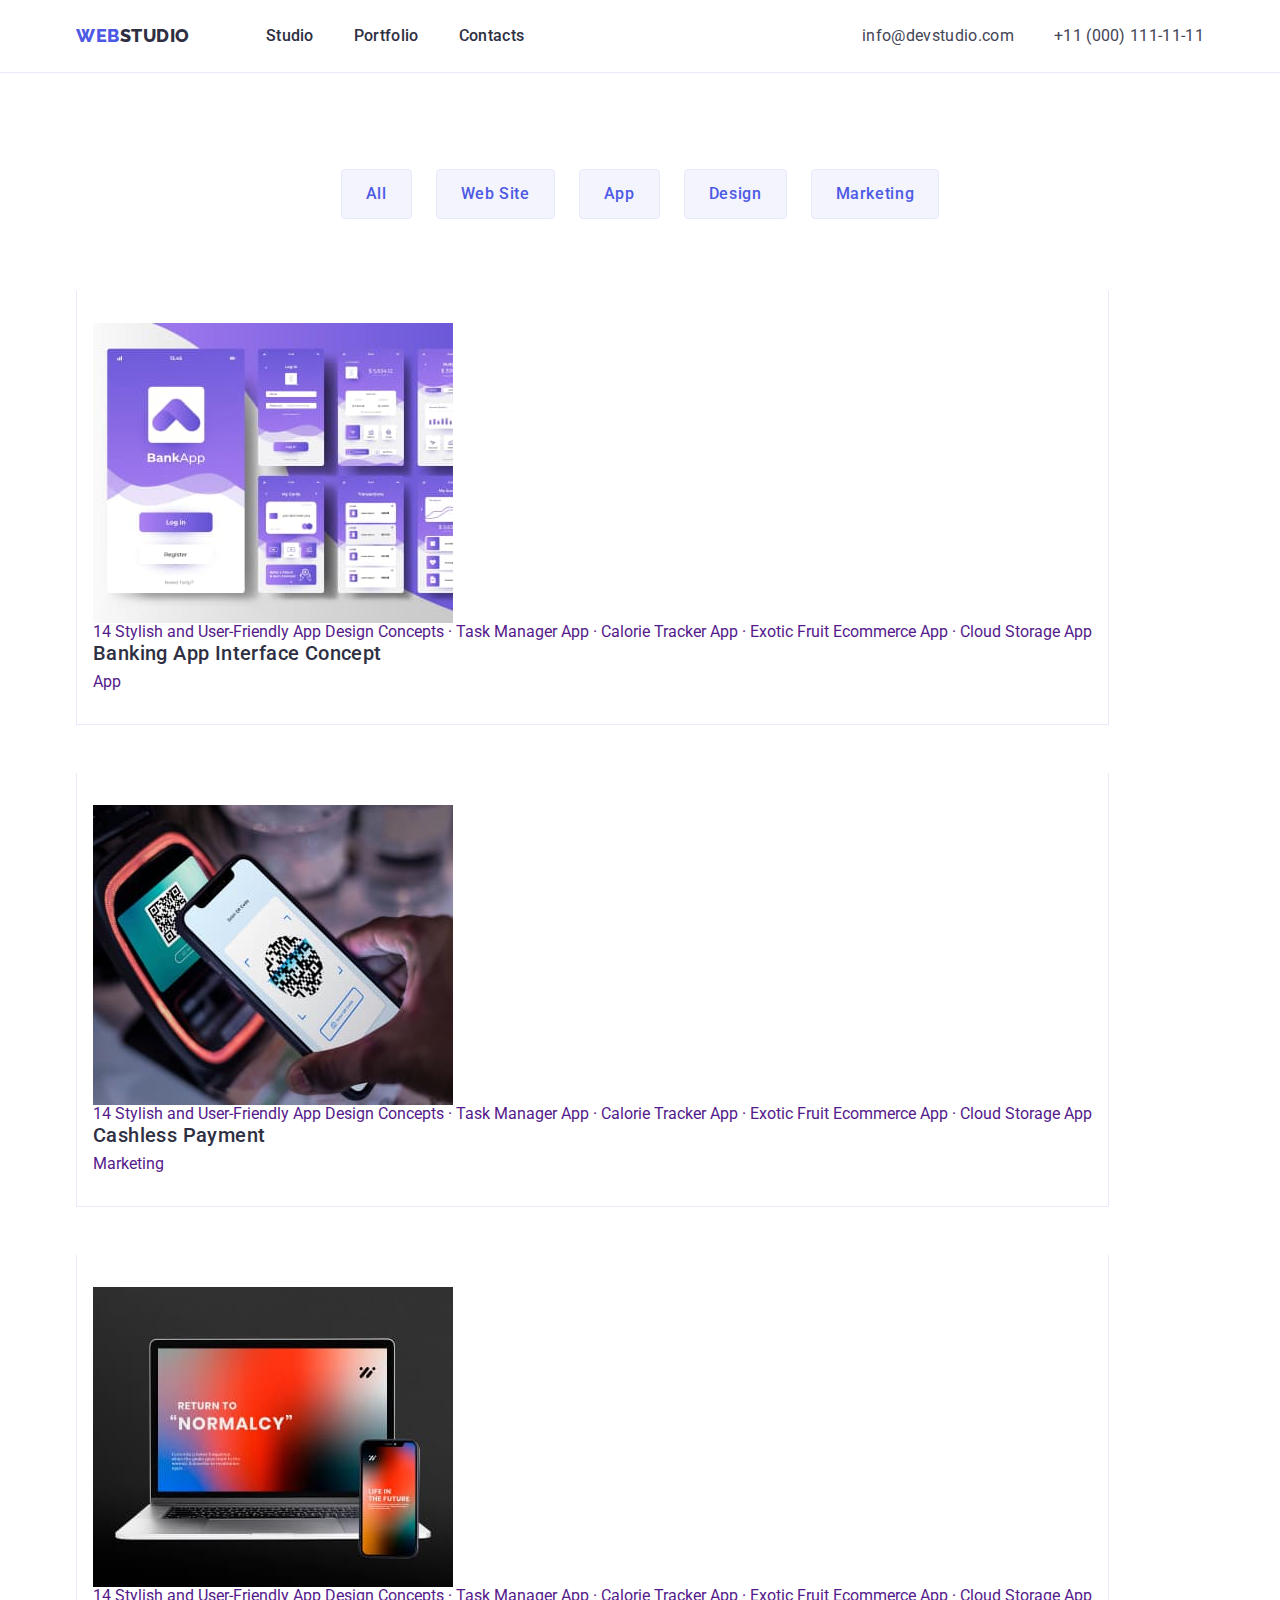
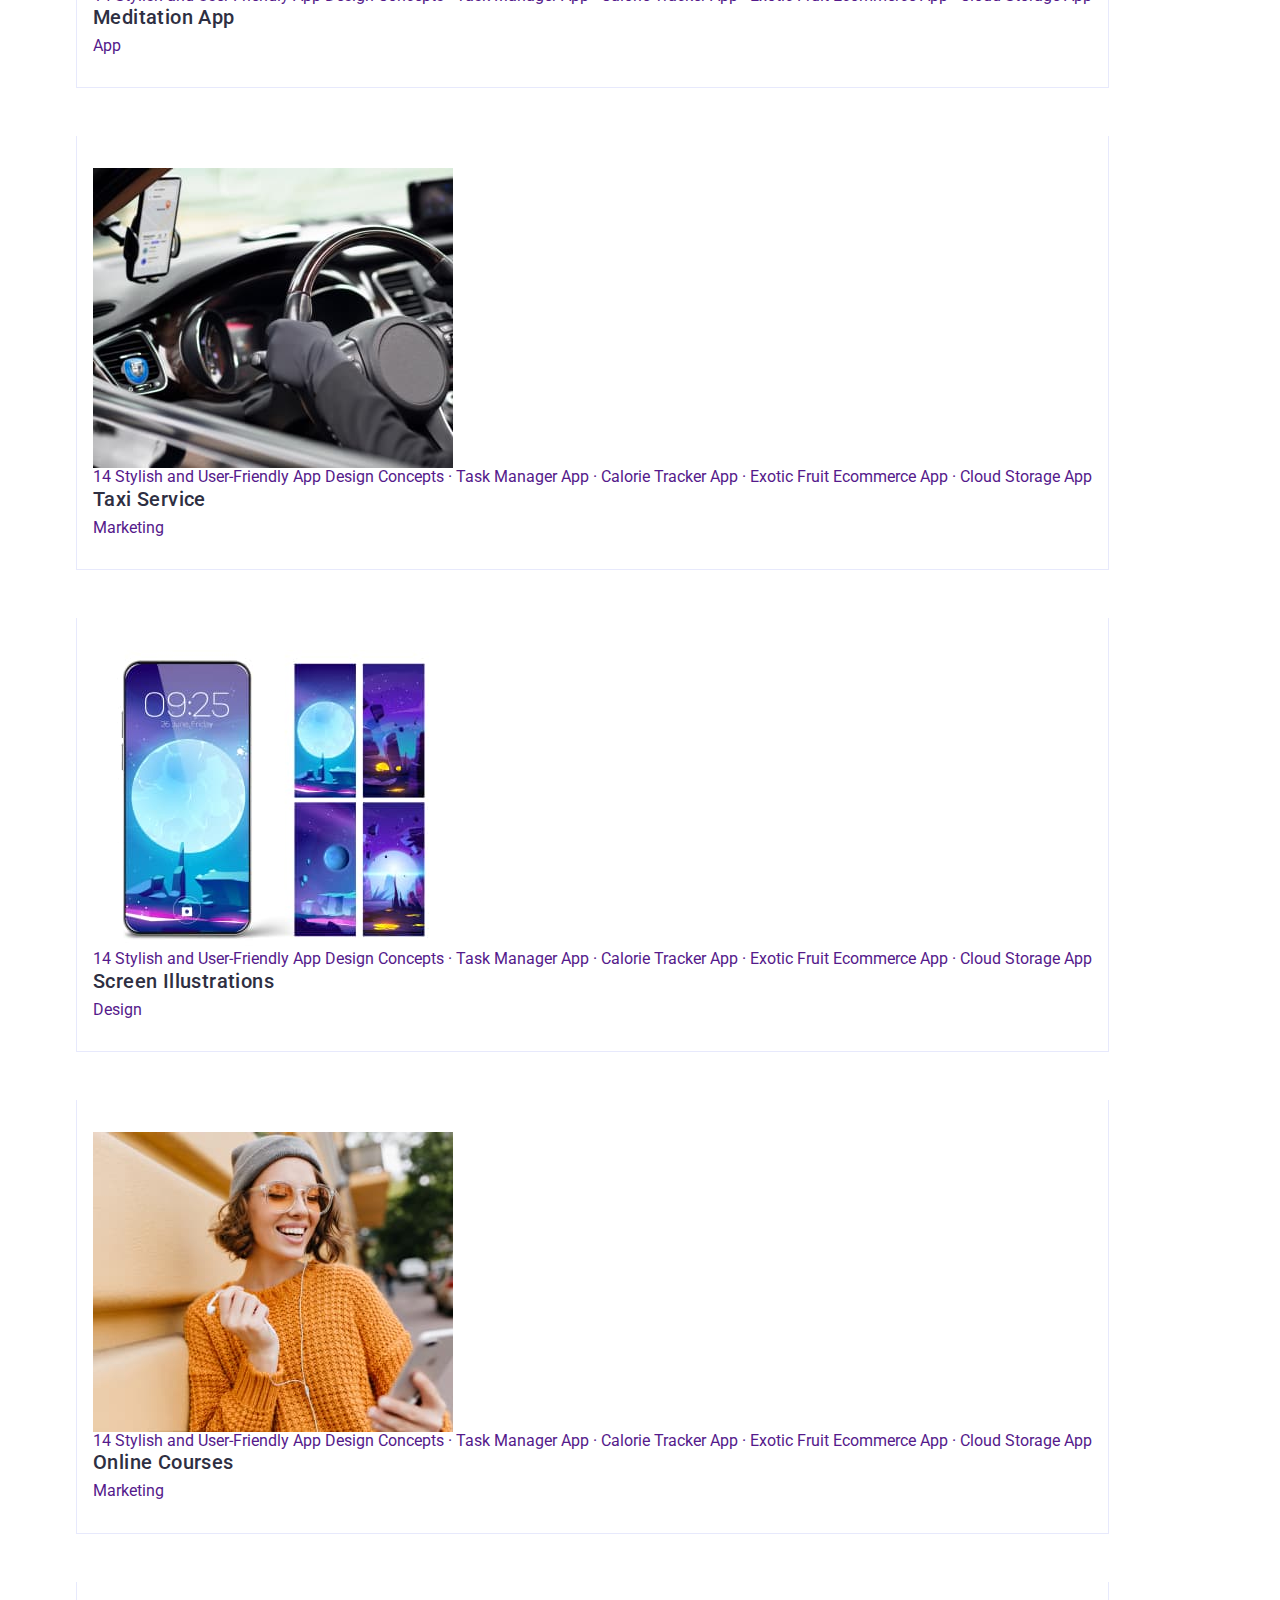
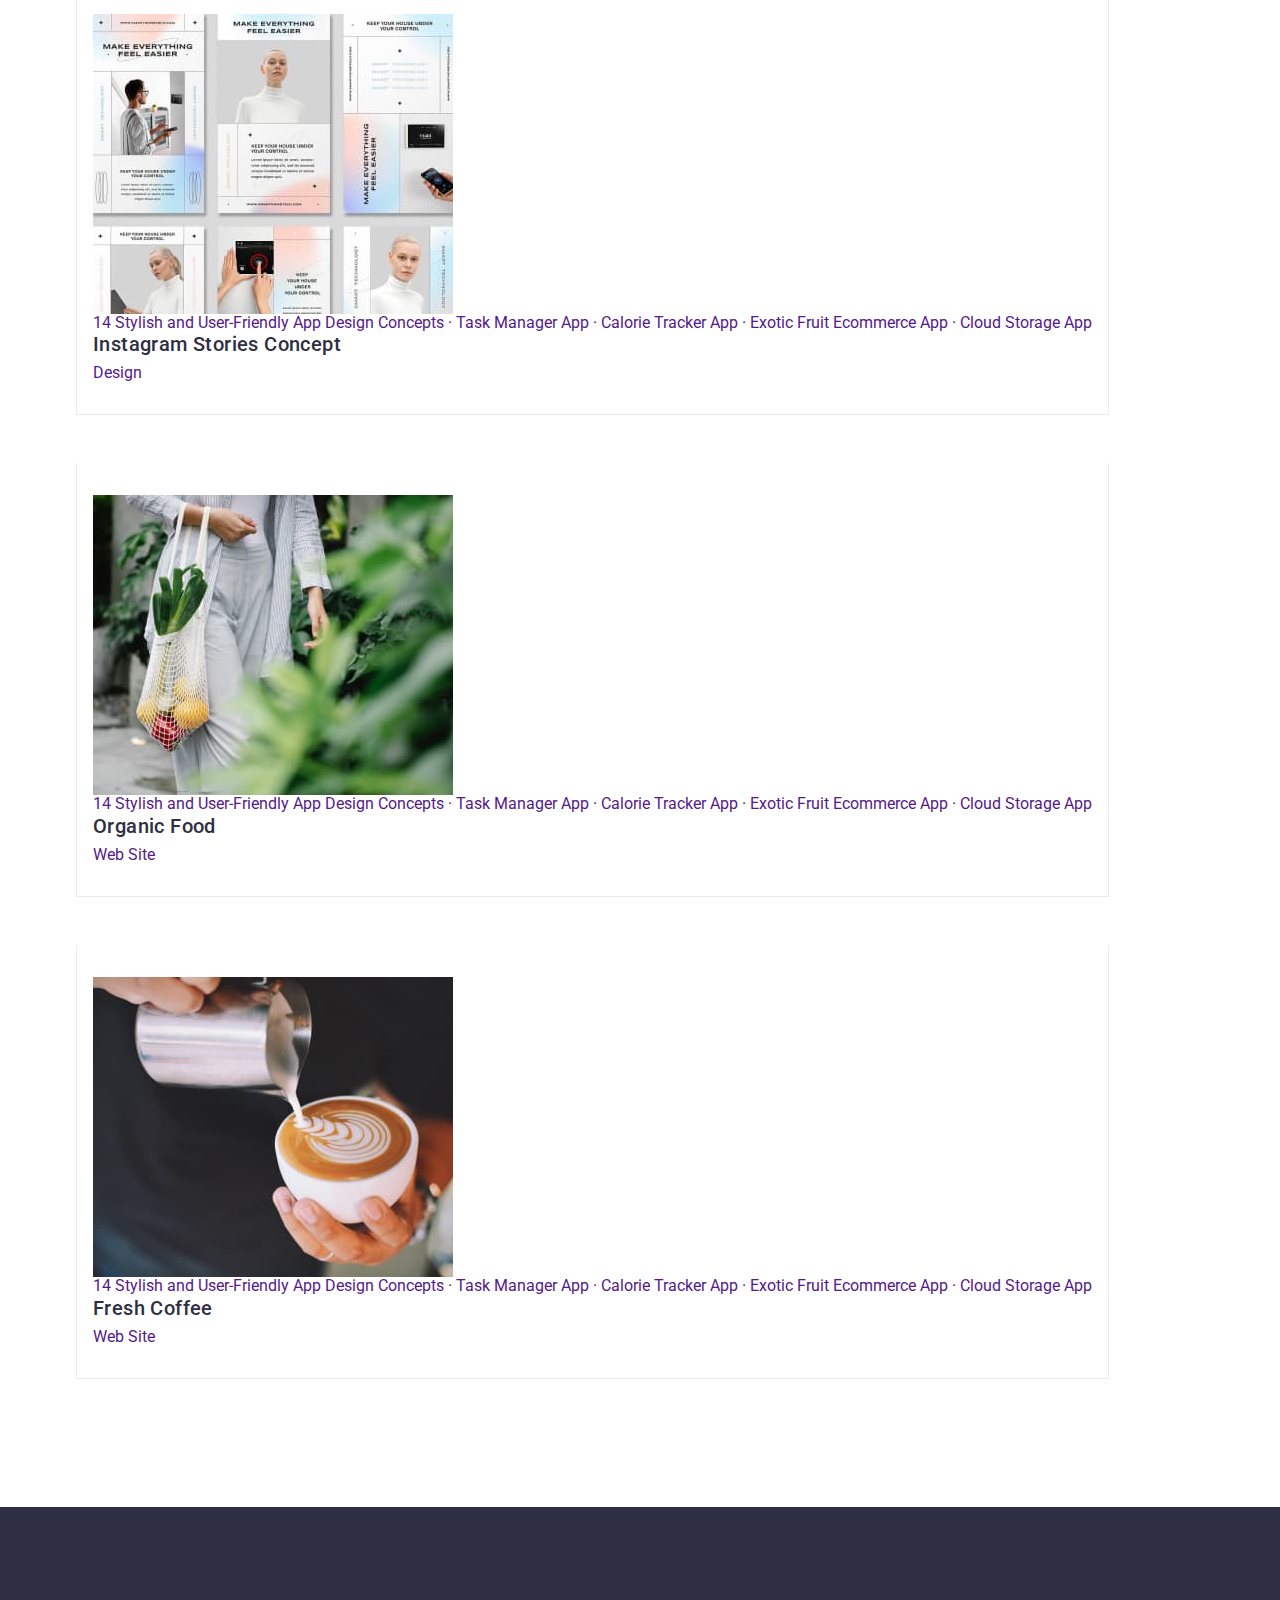
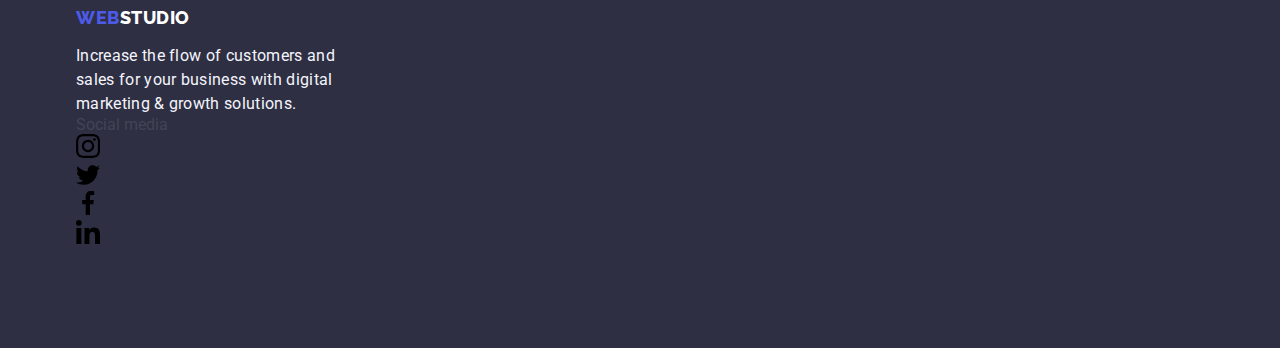
==== portfolio.html @ 89f737aa "up" ====
<!DOCTYPE html>
<html lang="en">
 <head>
     <meta charset="UTF-8">
     <meta http-equiv="X-UA-Compatible" content="IE=edge">
     <meta name="viewport" content="width=device-width, initial-scale=1.0">
     <link rel="preconnect" href="https://fonts.googleapis.com">
     <link rel="preconnect" href="https://fonts.gstatic.com" crossorigin>
     <link href="https://fonts.googleapis.com/css2?family=Roboto:wght@400;500;700&family=Raleway:wght@800&display=swap" rel="stylesheet">   
     <link rel="stylesheet" href="https://cdn.jsdelivr.net/npm/modern-normalize@1.1.0/modern-normalize.min.css">   
     <link rel="stylesheet" href="./css/styles.css">
     <title>Portfolio</title>

 </head>
 <body>
 <header class="header">
     <div class="container header-container">
         <nav class="navi navi-container">
         <a class="link logo link-logo" href="./index.html">Web<span class="light-theme">Studio</span></a>   
         <ul class="list list-container">
         <li class="navi-list">
         <a class="navi-list-item link active portfolio-underline" href="./index.html">Studio</a>
         </li>
         <li class="navi-list">
         <a class="navi-list-item  link" href="./portfolio.html">Portfolio</a>
         </li>
         <li class="navi-list">
         <a class="navi-list-item link" href="">Contacts</a>
         </li>
         </ul>
         </nav>
     <address class="contacts contacts-container">
         <ul class="list list-contacts-container">
         <li class="contacts-list-item">
         <a class="contacts-search link" href="mailto:info@devstudio.com">info@devstudio.com</a>
         </li>
         <li class="contacts-list-item">
         <a class="contacts-search link" href="tel:+110001111111">+11 (000) 111-11-11</a>
         </li>
         </ul>
     </address>
     </div>
 </header>
 <main>
     <section class="section button-nav">
         <div class="container">
         <h1 hidden class="main-title visually-hidden">Navigation</h1>
         <ul class="list list-button">
         <li>
         <button class="button-item" type="button">All</button>
         </li>
         <li>
         <button class="button-item" type="button">Web Site</button>
         </li>
         <li>
         <button class="button-item" type="button">App</button>
         </li>
         <li>
         <button class="button-item" type="button">Design</button>
         </li>
         <li>
         <button class="button-item" type="button">Marketing</button>
         </li>
         </ul>
         <ul class="list project-list">
         <li class="link project-item">
         <a class="link project-link" href="">
         <div class="project-wrapper">
         <img src="./images/portfolio/bankingapp.jpg" alt="banking app"  width="360" height="300">
         <p class="overlay">
            14 Stylish and User-Friendly App Design Concepts · Task
            Manager App · Calorie Tracker App · Exotic Fruit Ecommerce
            App · Cloud Storage App
         </p>
         </div>
         <div class="project-info">
         <h2 class="features-title">Banking App Interface Concept</h2>
         <p class="features-item">App</p>
         </div>
         </a>
         </li>
         <li class="link project-item">
         <a class="link project-link" href="">
         <div class="project-wrapper">  
         <img src="./images/portfolio/cashlesspayment.jpg" alt="cashless payment" width="360" height="300">
         <p class="overlay">
            14 Stylish and User-Friendly App Design Concepts · Task
            Manager App · Calorie Tracker App · Exotic Fruit Ecommerce
            App · Cloud Storage App
         </p>
         </div>
         <div class="project-info">
         <h2 class="features-title">Cashless Payment</h2>
         <p class="features-item">Marketing</p>
         </div>
         </a>
         </li>
         <li class="link project-item">
         <a class="link project-link" href="">
         <div class="project-wrapper">  
         <img src="./images/portfolio/meditationapp.jpg" alt="meditation app"  width="360" height="300">
         <p class="overlay">
            14 Stylish and User-Friendly App Design Concepts · Task
            Manager App · Calorie Tracker App · Exotic Fruit Ecommerce
            App · Cloud Storage App
         </p>
         </div>
         <div class="project-info">
         <h2 class="features-title">Meditation App</h2>
         <p class="features-item">App</p>
         </div>
         </a>
         </li>
         <li class="link project-item">
         <a class="link project-link" href="">
         <div class="project-wrapper">  
         <img src="./images/portfolio/taxiservice.jpg" alt="taxi service" width="360" height="300">
         <p class="overlay">
            14 Stylish and User-Friendly App Design Concepts · Task
            Manager App · Calorie Tracker App · Exotic Fruit Ecommerce
            App · Cloud Storage App
         </p>
         </div>
         <div class="project-info">
         <h2 class="features-title">Taxi Service</h2>
         <p class="features-item">Marketing</p>
         </div>
         </a>
         </li>
         <li class="link project-item">
         <a class="link project-link" href="">
         <div class="project-wrapper">  
         <img src="./images/portfolio/screenillustrations.jpg" alt="screen illustration" width="360" height="300">
         <p class="overlay">
            14 Stylish and User-Friendly App Design Concepts · Task
            Manager App · Calorie Tracker App · Exotic Fruit Ecommerce
            App · Cloud Storage App
         </p>
         </div>
         <div class="project-info">
         <h2 class="features-title">Screen Illustrations</h2>
         <p class="features-item">Design</p>
         </div>
         </a>
         </li>
         <li class="link project-item">
         <a class="link project-link" href="">
         <div class="project-wrapper"> 
         <img src="./images/portfolio/onlinecourses.jpg" alt="online courses" width="360" height="300">
         <p class="overlay">
            14 Stylish and User-Friendly App Design Concepts · Task
            Manager App · Calorie Tracker App · Exotic Fruit Ecommerce
            App · Cloud Storage App
         </p>
         </div>
         <div class="project-info">
         <h2 class="features-title">Online Courses</h2>
         <p class="features-item">Marketing</p>
         </div>
         </a>
         </li>
         <li class="link project-item">
         <a class="link project-link" href="">
         <div class="project-wrapper"> 
         <img src="./images/portfolio/instagramstories.jpg"  alt="instagram stories"  width="360" height="300">
         <p class="overlay">
            14 Stylish and User-Friendly App Design Concepts · Task
            Manager App · Calorie Tracker App · Exotic Fruit Ecommerce
            App · Cloud Storage App
         </p>
         </div>
         <div class="project-info">
         <h2 class="features-title">Instagram Stories Concept</h2>
         <p class="features-item">Design</p>
         </div>
         </a>
         </li>
         <li class="link project-item">
         <a class="link project-link" href="">
         <div class="project-wrapper">
         <img src="./images/portfolio/organicfood.jpg" alt="organic food" width="360" height="300">
         <p class="overlay">
            14 Stylish and User-Friendly App Design Concepts · Task
            Manager App · Calorie Tracker App · Exotic Fruit Ecommerce
            App · Cloud Storage App
         </p>
         </div>
         <div class="project-info">
         <h2 class="features-title">Organic Food</h2>
         <p class="features-item">Web Site</p>
         </div>
         </a>
         </li>
         <li class="link project-item">
         <a class="link project-link" href="">
         <div class="project-wrapper">
         <img src="./images/portfolio/freshcoffee.jpg" alt="fresh coffee" width="360" height="300">
         <p class="overlay">
            14 Stylish and User-Friendly App Design Concepts · Task
            Manager App · Calorie Tracker App · Exotic Fruit Ecommerce
            App · Cloud Storage App
         </p>
         </div>
         <div class="project-info">
         <h2 class="features-title">Fresh Coffee</h2>
         <p class="features-item">Web Site</p>
         </div>
         </a>
         </li>
         </ul>
         </div>            
     </section>
 </main>
 <footer class="footer">
         <div class="container footer-container">
         <div class="footer-left-container">
         <a class="link logo logo-style" href="./index.html">Web<span class="dark-theme">Studio</span>
         </a>
         <p class="footer-text">
           Increase the flow of customers and sales for your business with
           digital marketing & growth solutions.
         </p>
         </div>
         <div class="">
         <p class="social-text">Social media</p>
         <ul class="social-list-footer list">
         <li class="social-list-item">
         <a href="" class="social-list-link-footer">
         <svg width="24" height="24" class="social-list-icon-footer">
         <use href="./images/icons.svg#instagram"></use>
         </svg>
         </a>
         </li>
         <li class="social-list-item">
         <a href="" class="social-list-link-footer">
         <svg width="24" height="24" class="social-list-icon-footer">
         <use href="./images/icons.svg#twitter"></use>
         </svg>
         </a>
         </li>
         <li class="social-list-item">
         <a href="" class="social-list-link-footer">
         <svg width="24" height="24" class="social-list-icon-footer">
         <use href="./images/icons.svg#facebook"></use>
         </svg>
         </a>
         </li>
         <li class="social-list-item">
         <a href="" class="social-list-link-footer">
         <svg width="24" height="24" class="social-list-icon-footer">
         <use href="./images/icons.svg#linkedin"></use>
         </svg>
         </a>
         </li>
         </ul>
        </div>
     </div>
 </footer>
</body>
</html>
---- css/styles.css ----
:root {
  --primary-font: 'Roboto', sans-serif;
  --secondary-font: 'Raleway', sans-serif;
  --primary-background-color: #ffffff;
  --secondary-background-color: #4d5ae5;
  --primary-text-color: #434455;
  --secondary-text-color: #2e2f42;
  --primary-button-color: #4d5ae5;
  --primary-button-background-color: #f4f4fd;
}

h1,
h2,
h3,
p {
  margin-top: 0;
  margin-bottom: 0;
}

ul {
  margin-top: 0;
  margin-bottom: 0;
  padding-left: 0;
}

img {
  display: block;
}

body {
  font-family: var(--primary-font);
  background-color: var(--primary-background-color);
  color: var(--primary-text-color);
}

.container {
  width: 1158px;
  margin: 0 auto;
  padding: 0 15px 0 15px;
}

.section {
  padding-top: 120px;
  padding-bottom: 120px;
}

.list {
  list-style: none;
}

.link {
  text-decoration: none;
}

.dark-theme {
  color: #ffffff;
}

.light-theme {
  color: #2e2f42;
}

.visually-hidden {
  position: absolute;
  width: 1px;
  height: 1px;
  margin: -1px;
  border: 0;
  padding: 0;
  white-space: nowrap;
  clip-path: inset(100%);
  clip: rect(0 0 0 0);
  overflow: hidden;
}

.header {
  border-bottom: 1px solid #e7e9fc;
}

.header-container {
  display: flex;
  align-items: center;
  justify-content: space-between;
}

.navi-container {
  display: flex;
  align-items: center;
}

.link-logo {
  margin-right: 76px;
}

.list-container {
  display: flex;
  align-items: center;
}

.navi-list:not(:last-child) {
  margin-right: 40px;
}

.list-contacts-container {
  display: flex;
  align-items: center;
  margin-left: auto;
}

.contacts-list-item:not(:last-child) {
  margin-right: 40px;
}

.logo {
  font-family: var(--secondary-font);
  color: #4d5ae5;
}

.navi-list-item {
  display: block;
  color: var(--secondary-text-color);
  font-weight: 500;
  font-size: 16px;
  line-height: 1.5;
  letter-spacing: 0.02em;
  padding-top: 24px;
  padding-bottom: 24px;
}

.navi-list-item:hover,
.navi-list-item:focus {
  color: #404bbf;
}

.contacts {
  font-style: normal;
}

.contacts-search .link {
  font-weight: 400;
  font-size: 16px;
  line-height: 1.5;
  letter-spacing: 0.02em;
  color: #434455;
}

.contacts-search:hover,
.contacts-search:focus {
  color: #404bbf;
}

.section-main {
  padding: 188px 0;
  background: #2e2f42; 
}

.hero-container {
  text-align: center;
  margin: 0 auto;
}

.main-title {
  font-weight: 700;
  font-size: 56px;
  line-height: 1.07;
  letter-spacing: 0.02em;
  text-align: center;
  max-width: 496px;
  margin: 0 auto 48px auto;
}



.button {
  display: block;
  margin: auto;
  min-width: 169px;
  height: 56px;
  border: none;
  padding: 16px 32px 16px 32px;
  text-align: center;
  box-shadow: 0px 4px 4px rgba(0, 0, 0, 0.15);
  border-radius: 4px;
  font-family: inherit;
  font-weight: 500;
  font-size: 16px;
  line-height: 1.5;
  letter-spacing: 0.04em;
  color: #ffffff;
  background-color: #4d5ae5;
  cursor: pointer;
}

.button:hover,
.button:focus {
  background-color: #404bbf;
}

.subtitle-container {
  display: flex;
  justify-content: space-between;
  gap: 24px;
}

.subtitle-list {
  width: calc(100% - 72px / 4);
}

.subtitle-features {
  font-weight: 500;
  font-size: 20px;
  line-height: 1.2;
  letter-spacing: 0.02em;
  color: #2e2f42;
  margin-bottom: 8px;
}

.description {
  font-size: 16px;
  line-height: 1.5;
  letter-spacing: 0.02em;
  color: #434455;
}

.image-section {
  padding-top: 0;
}

.list-wrapper {
  display: flex;
  gap: 24px;
}

.wrapper-item {
  flex-basis: calc(100% - 48px / 3);
}

.image-title {
  font-weight: 700;
  font-size: 36px;
  line-height: 1.11;
  text-align: center;
  letter-spacing: 0.02em;
  text-transform: capitalize;
  color: var(--secondary-text-color);
  margin-bottom: 72px;
  text-align: center;
}

.team-section {
  background-color: #f4f4fd;
}

.team-title {
  font-size: 36px;
  line-height: 1.11;
  text-align: center;
  letter-spacing: 0.02em;
  text-transform: capitalize;
  color: var(--secondary-text-color);
  margin-bottom: 72px;
  text-align: center;
}

.team-container {
  display: flex;
  gap: 24px;
}

.team-list-container {
  padding: 32px 16px;
  text-align: center;
}

.team-list {
  background-color: #ffffff;
  flex-basis: calc(100% - 72px / 4);
  border-radius: 0px 0px 4px 4px;
}

.employee-name {
  font-weight: 500;
  font-size: 20px;
  line-height: 1.2;
  letter-spacing: 0.02em;
  margin-bottom: 8px;
  color: var(--secondary-text-color);
}

.employee-position {
  font-weight: 400;
  font-size: 16px;
  line-height: 1.5;
  letter-spacing: 0.02em;
  color: var(--primary-text-color);
}

.footer {
  background: #2e2f42;
}

.footer {
  padding-top: 100px;
  padding-bottom: 100px;
}

.logo-style {
  display: inline-block;
  margin-bottom: 16px;
}

.footer-text {
  font-size: 16px;
  line-height: 1.5;
  letter-spacing: 0.02em;
  color: #f4f4fd;
  width: 264px;
}

:root {
  --primary-font: 'Roboto', sans-serif;
  --secondary-font: 'Raleway', sans-serif;
  --primary-background-color: #ffffff;
  --secondary-background-color: #4d5ae5;
  --primary-text-color: #434455;
  --secondary-text-color: #2e2f42;
  --primary-button-color: #4d5ae5;
  --primary-button-background-color: #f4f4fd;
}

body {
  font-family: var(--primary-font);
  background-color: var(--primary-background-color);
  color: var(--primary-text-color);
}

.list {
  list-style: none;
}

.link {
  text-decoration: none;
}

.logo {
  font-family: var(--secondary-font);
  color: #4d5ae5;
  font-weight: 800;
  font-size: 18px;
  line-height: 1.17;
  letter-spacing: 0.03em;
  text-transform: uppercase;
}

.logo-style {
  color: #2e2f42;
}

.navi-list {
  color: var(--secondary-text-color);
  font-weight: 500;
  font-size: 16px;
  line-height: 1.5;
  letter-spacing: 0.02em;
}

.navi-list:hover,
.navi-list:focus {
  color: #404bbf;
}

.contacts {
  font-style: normal;
}

.contacts-search {
  font-weight: 400;
  font-size: 16px;
  line-height: 1.5;
  letter-spacing: 0.02em;
  color: #434455;
}

.contacts-search:hover,
.contacts-search:focus {
  color: #404bbf;
}

.button-item {
  font-family: var(--primary-font);
  font-weight: 500;
  font-size: 16px;
  line-height: 1.5;
  letter-spacing: 0.04em;
  color: #4d5ae5;
  background-color: #f4f4fd;  
}

.button-item:hover,
.button-item:focus {
  color: #ffffff;
  background-color: #404bbf;
  cursor: pointer;
}

.features-title {
  font-weight: 500;
  font-size: 20px;
  line-height: 1.2;
  letter-spacing: 0.02em;
  color: var(--secondary-text-color);
}

.features-subtitle {
  font-size: 16px;
  line-height: 1.5;
  letter-spacing: 0.02em;
  color: var(--primary-text-color);
}

.footer {
  background: #2e2f42;
}

.logo {
  font-family: var(--secondary-font);
  color: #4d5ae5;
  font-weight: 800;
  font-size: 18px;
  line-height: 1.17;
  letter-spacing: 0.03em;
  text-transform: uppercase;
}

.style-logo {
  color: #f4f4fd;
}

.conclusion {
  font-size: 16px;
  line-height: 1.5;
  letter-spacing: 0.02em;
  color: #f4f4fd;
}

.list-button {
  display: flex;
  justify-content: center;
  margin: 0 auto;
  gap: 24px;
  margin-bottom: 72px;
}

.button-nav {
  padding-top: 96px;
}

.button-item {
  font-family: inherit;
  font-weight: 500;
  font-size: 16px;
  line-height: 1.5;
  letter-spacing: 0.04em;
  color: var(--primary-button-color);
  background: var(--primary-button-background-color);
  border: 1px solid #e7e9fc;
  border-radius: 4px;
  padding: 12px 24px;
}

.button-item:hover,
.button-item:focus {
  background-color: #404bbf;
  color: #ffffff;
  border: 1px solid transparent;
}

.title {
  font-weight: 700;
  font-size: 36px;
  line-height: 1.1;
  letter-spacing: 0.02em;
  text-transform: capitalize;
  color: #2e2f42;
}


.features-title {
  margin-bottom: 8px;
}
.project-list {
  display: flex;
  flex-wrap: wrap;
  column-gap: 24px;
  row-gap: 48px;
  flex-basis: calc(100% - 72px / 3);
  margin-bottom: 8px;
}

.project-item {
  padding: 32px 16px;
  border: 1px solid #e7e9fc;
  border-top: none;
}
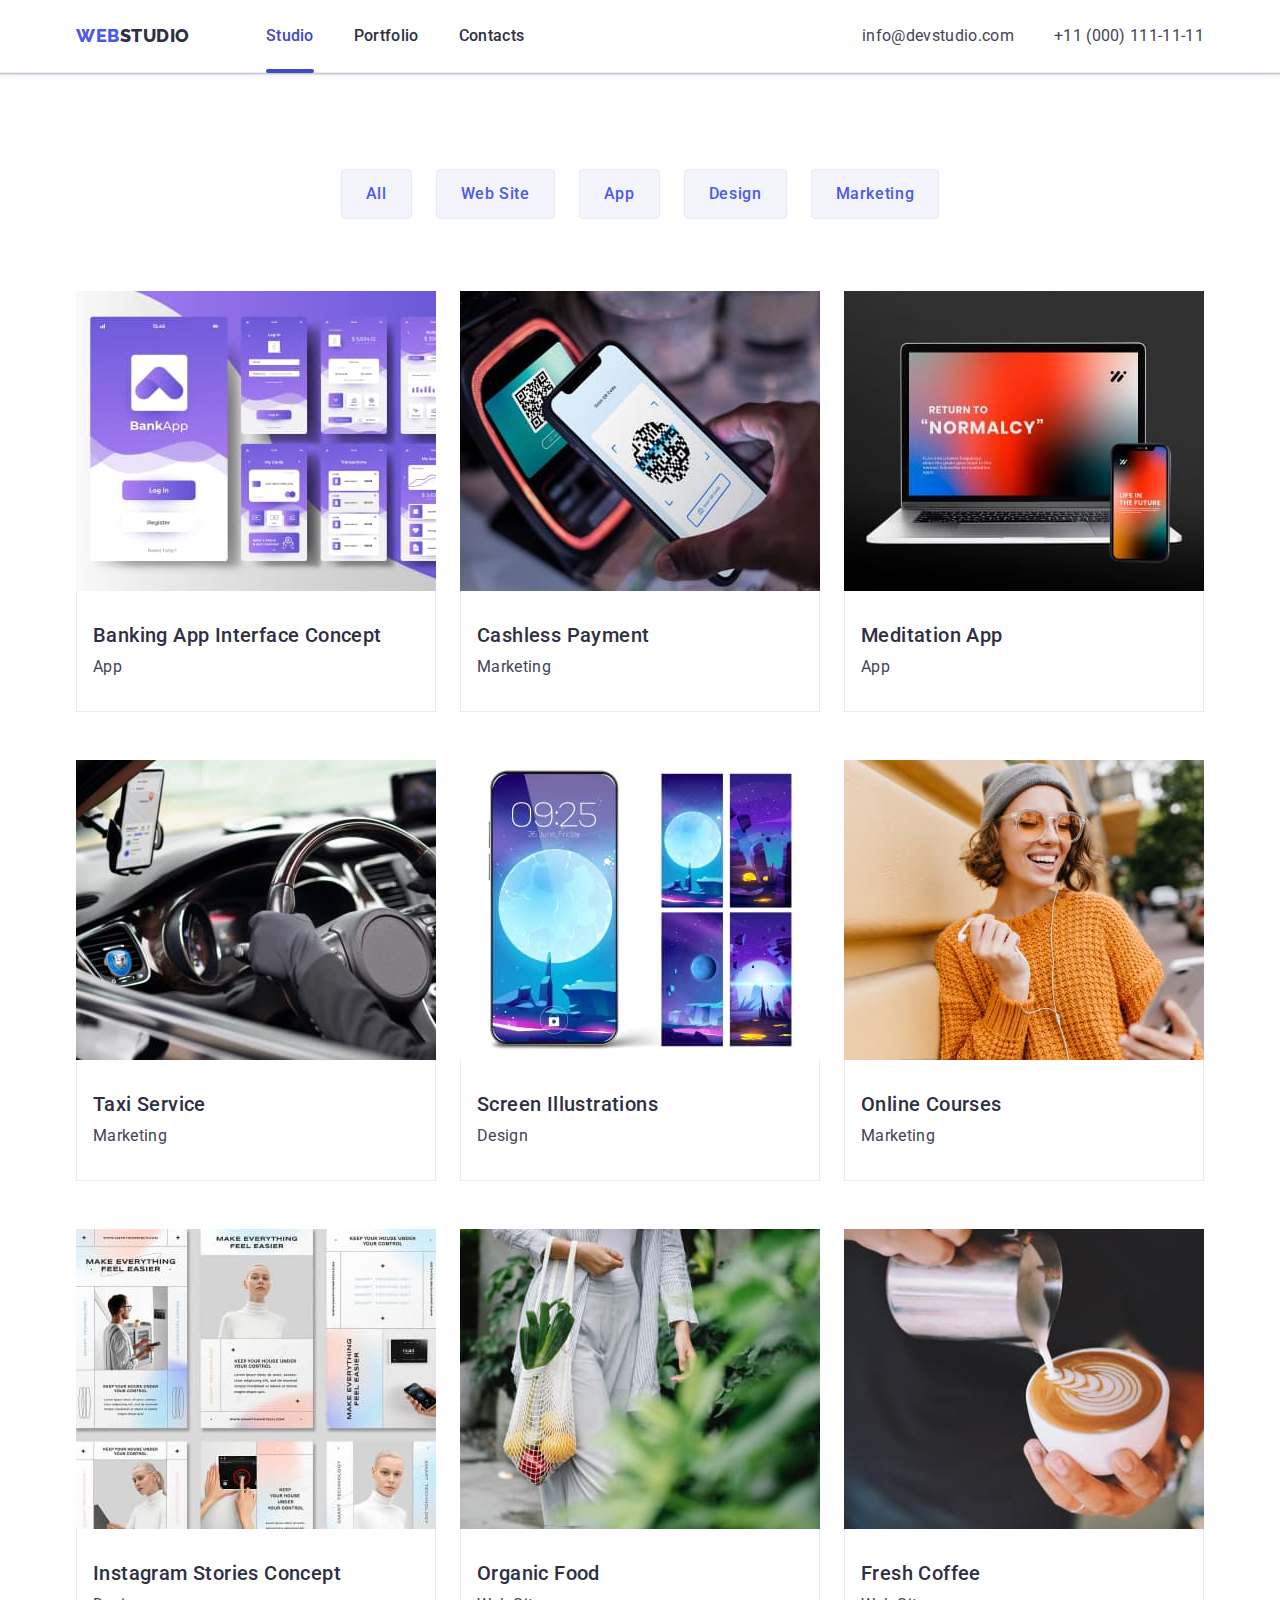
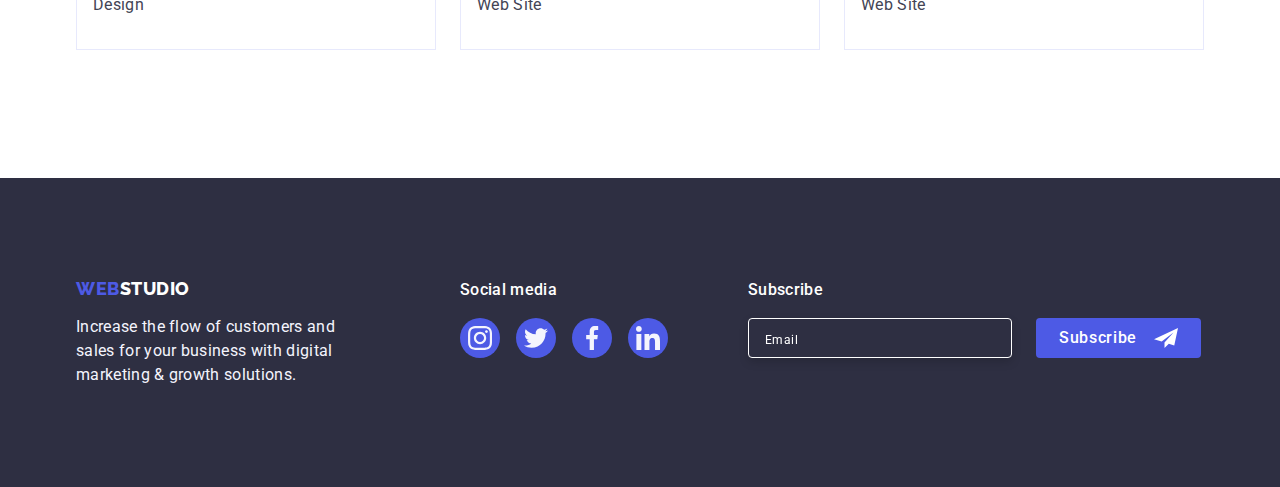
==== commit 3787d2ab: "up" ====
--- a/portfolio.html
+++ b/portfolio.html
@@ -254,6 +254,18 @@
          </li>
          </ul>
         </div>
+        <form>
+         <p class="subscr-text">Subscribe</p>
+         <div class="subscr-wrapper">
+         <input type="email" name="user_subscription" placeholder="Email" class="subscr-input" />
+         <button type="submit" class="subscr-btn">
+               Subscribe<svg width="24" height="24" class="subscr-icon">
+         <use href="./images/icons.svg#subscr"></use>
+         </svg>
+         </button>
+         </div>
+         </form>
+         </div>
      </div>
  </footer>
 </body>
--- a/css/styles.css
+++ b/css/styles.css
@@ -1,447 +1,904 @@
 :root {
-  --primary-font: 'Roboto', sans-serif;
-  --secondary-font: 'Raleway', sans-serif;
-  --primary-background-color: #ffffff;
-  --secondary-background-color: #4d5ae5;
-  --primary-text-color: #434455;
-  --secondary-text-color: #2e2f42;
-  --primary-button-color: #4d5ae5;
-  --primary-button-background-color: #f4f4fd;
-}
-
-h1,
-h2,
-h3,
-p {
-  margin-top: 0;
-  margin-bottom: 0;
-}
-
-ul {
-  margin-top: 0;
-  margin-bottom: 0;
-  padding-left: 0;
-}
-
-img {
-  display: block;
-}
-
-body {
-  font-family: var(--primary-font);
-  background-color: var(--primary-background-color);
-  color: var(--primary-text-color);
-}
-
-.container {
-  width: 1158px;
-  margin: 0 auto;
-  padding: 0 15px 0 15px;
-}
-
-.section {
-  padding-top: 120px;
-  padding-bottom: 120px;
-}
-
-.list {
-  list-style: none;
-}
-
-.link {
-  text-decoration: none;
-}
-
-.dark-theme {
-  color: #ffffff;
-}
-
-.light-theme {
-  color: #2e2f42;
-}
-
-.visually-hidden {
-  position: absolute;
-  width: 1px;
-  height: 1px;
-  margin: -1px;
-  border: 0;
-  padding: 0;
-  white-space: nowrap;
-  clip-path: inset(100%);
-  clip: rect(0 0 0 0);
-  overflow: hidden;
-}
-
-.header {
-  border-bottom: 1px solid #e7e9fc;
-}
-
-.header-container {
-  display: flex;
-  align-items: center;
-  justify-content: space-between;
-}
-
-.navi-container {
-  display: flex;
-  align-items: center;
-}
-
-.link-logo {
-  margin-right: 76px;
-}
-
-.list-container {
-  display: flex;
-  align-items: center;
-}
-
-.navi-list:not(:last-child) {
-  margin-right: 40px;
-}
-
-.list-contacts-container {
-  display: flex;
-  align-items: center;
-  margin-left: auto;
-}
-
-.contacts-list-item:not(:last-child) {
-  margin-right: 40px;
-}
-
-.logo {
-  font-family: var(--secondary-font);
-  color: #4d5ae5;
-}
-
-.navi-list-item {
-  display: block;
-  color: var(--secondary-text-color);
-  font-weight: 500;
-  font-size: 16px;
-  line-height: 1.5;
-  letter-spacing: 0.02em;
-  padding-top: 24px;
-  padding-bottom: 24px;
-}
-
-.navi-list-item:hover,
-.navi-list-item:focus {
-  color: #404bbf;
-}
-
-.contacts {
-  font-style: normal;
-}
-
-.contacts-search .link {
-  font-weight: 400;
-  font-size: 16px;
-  line-height: 1.5;
-  letter-spacing: 0.02em;
-  color: #434455;
-}
-
-.contacts-search:hover,
-.contacts-search:focus {
-  color: #404bbf;
-}
-
-.section-main {
-  padding: 188px 0;
-  background: #2e2f42; 
-}
-
-.hero-container {
-  text-align: center;
-  margin: 0 auto;
-}
-
-.main-title {
-  font-weight: 700;
-  font-size: 56px;
-  line-height: 1.07;
-  letter-spacing: 0.02em;
-  text-align: center;
-  max-width: 496px;
-  margin: 0 auto 48px auto;
-}
-
-
-
-.button {
-  display: block;
-  margin: auto;
-  min-width: 169px;
-  height: 56px;
-  border: none;
-  padding: 16px 32px 16px 32px;
-  text-align: center;
-  box-shadow: 0px 4px 4px rgba(0, 0, 0, 0.15);
-  border-radius: 4px;
-  font-family: inherit;
-  font-weight: 500;
-  font-size: 16px;
-  line-height: 1.5;
-  letter-spacing: 0.04em;
-  color: #ffffff;
-  background-color: #4d5ae5;
-  cursor: pointer;
-}
-
-.button:hover,
-.button:focus {
+    --primary-font: 'Roboto', sans-serif;
+    --secondary-font: 'Raleway', sans-serif;
+    --primary-background-color: #ffffff;
+    --secondary-background-color: #4d5ae5;
+    --primary-text-color: #434455;
+    --secondary-text-color: #2e2f42;
+    --primary-button-color: #4d5ae5;
+    --primary-button-background-color: #f4f4fd;
+    --icon-color: #8e8f99;
+    --color: currentColor;
+   
+  }
+  
+  h1,
+  h2,
+  h3,
+  p {
+    margin-top: 0;
+    margin-bottom: 0;
+  }
+  
+  ul {
+    margin-top: 0;
+    margin-bottom: 0;
+    padding-left: 0;
+  }
+  
+  img {
+    display: block;
+  }
+  
+  body {
+    font-family: var(--primary-font);
+    background-color: var(--primary-background-color);
+    color: var(--primary-text-color);
+  }
+  
+  .container {
+    width: 1158px;
+    margin-left: auto;
+    margin-right: auto;
+    padding: 0 15px;
+  }
+  
+  .section {
+    padding-top: 120px;
+    padding-bottom: 120px;
+  }
+  
+  .list {
+    list-style: none;
+  }
+  
+  .link {
+    text-decoration: none;
+  }
+  
+  .dark-theme {
+    color: #ffffff;
+  }
+  
+  .light-theme {
+    color: #2e2f42;
+  }
+  
+  .visually-hidden {
+    position: absolute;
+    width: 1px;
+    height: 1px;
+    margin: -1px;
+    border: 0;
+    padding: 0;
+    white-space: nowrap;
+    clip-path: inset(100%);
+    clip: rect(0 0 0 0);
+    overflow: hidden;
+  }
+  
+   /**
+  |============================
+  |       HERO 
+  |============================
+   */
+
+
+  .header {
+    border-bottom: 1px solid #e7e9fc;
+    box-shadow: 0px 2px 1px rgba(46, 47, 66, 0.08),
+    0px 1px 1px rgba(46, 47, 66, 0.16), 0px 1px 6px rgba(46, 47, 66, 0.08);
+  }
+  
+  .header-container {
+    display: flex;
+    align-items: center;
+    justify-content: space-between;
+  }
+  
+  .navi-container {
+    display: flex;
+    align-items: center;
+  }
+  
+
+  .logo-style {
+    color: #2e2f42;
+    font-family: var(--secondary-font); 
+    font-weight: 800;
+    font-size: 18px;
+    line-height: 1.17;
+    letter-spacing: 0.03em;
+    text-transform: uppercase;
+    color: #4d5ae5;
+  }
+  
+  .logo {
+    font-family: var(--secondary-font); 
+    font-weight: 800;
+    font-size: 18px;
+    line-height: 1.17;
+    letter-spacing: 0.03em;
+    text-transform: uppercase;
+    color: #4d5ae5;
+
+  } 
+
+ .style-logo {
+   color: #f4f4fd;
+
+  }
+
+  .link-logo {
+    margin-right: 76px;
+  }
+  
+  .list-container {
+    display: flex;
+    align-items: center;
+  }
+  
+  .navi-list {
+    position: relative;
+  }
+  
+  .navi-list:not(:last-child) {
+    margin-right: 40px;
+  }
+  
+  .navi-list-item {
+    position: relative;
+    display: block;
+    font-weight: 500;
+    font-size: 16px;
+    color: #2e2f42;
+    line-height: 1.5;
+    letter-spacing: 0.02em;
+    padding-top: 24px;
+    padding-bottom: 24px;
+    transition: color 250ms cubic-bezier(0.4, 0, 0.2, 1);
+  }
+
+  .navi-list-item:hover,
+  .navi-list-item:focus {
+   color: #404BBF;
+  }
+  
+  .contacts {
+    font-style: normal;
+  }
+  
+  .list-contacts-container {
+    display: flex;
+    align-items: center;
+    margin-left: auto;
+  }
+  
+  .contacts-list-item:not(:last-child) {
+    margin-right: 40px;
+  }
+  
+  .contacts-list-item {
+    transition: color 250ms cubic-bezier(0.4, 0, 0.2, 1);
+  }
+   
+  .contacts-search {
+    font-weight: 400;
+    font-size: 16px;
+    line-height: 1.5;
+    letter-spacing: 0.02em;
+    color: #434455;
+    transition: color 250ms cubic-bezier(0.4, 0, 0.2, 1); 
+  }
+  
+  .contacts-search:hover,
+  .contacts-search:focus {
+    color: #404bbf;
+  }
+  
+  
+
+  .active {
+    color: #404bbf; 
+  }
+
+
+  .studio-underline::after {
+    content: "";
+    display: inline-block;
+    width: 48px;
+    height: 4px;
+    background: #404bbf;
+    border-radius: 2px;
+    position: absolute;
+    left: 0;
+    bottom:-1px;
+    transition: color 250ms cubic-bezier(0.4, 0, 0.2, 1);
+  }
+
+
+/**
+  |============================
+  |       Primary
+  |============================
+*/
+
+
+  .section-main {
+   max-width: 1440px;
+   height: 600px;
+   margin: 0 auto;
+   background: #2e2f42; 
+   background-image: linear-gradient(rgba(46, 47, 66, 0.7),
+   rgba(46, 47, 66, 0.7)),     
+   url(..//images/bg/peopleoffice.jpg);
+   background-size: cover;
+   background-position: center;  
+   background-repeat: no-repeat;     
+   padding: 188px 0; 
+   margin: 0 auto;
+  } 
+       
+  
+  .main-title {
+    font-weight: 700;
+    font-size: 56px;
+    line-height: 1.07;
+    letter-spacing: 0.02em;
+    text-align: center;
+    max-width: 496px;
+    margin: 0 auto 48px auto;
+    text-align: center;
+  }
+  
+  
+  .button {
+    display: block;
+    margin: auto;
+    min-width: 169px;
+    height: 56px;
+    border: none;
+    padding: 16px 32px 16px 32px;
+    text-align: center;
+    box-shadow: 0px 4px 4px rgba(0, 0, 0, 0.15);
+    border-radius: 4px;
+    font-family: inherit;
+    font-weight: 500;
+    font-size: 16px;
+    line-height: 1.5;
+    letter-spacing: 0.04em;
+    color: #ffffff;
+    background-color: #4d5ae5;
+    cursor: pointer;
+    transition: background-color 250ms cubic-bezier(0.4, 0, 0.2, 1);
+  }
+  
+  .button:hover,
+  .button:focus {
+    background-color: #404bbf;
+    
+  }
+  
+  
+  .subtitle-container {
+    display: flex;
+    justify-content: space-between;
+    gap: 24px;
+  }
+  
+  .subtitle-list {
+    width: calc(100% - 72px / 4);
+  }
+  
+  .subtitle-features {
+    font-weight: 500;
+    font-size: 20px;
+    line-height: 1.2;
+    letter-spacing: 0.02em;
+    color: #2e2f42;
+    margin-bottom: 8px;
+  }
+  
+  .description {
+    font-size: 16px;
+    line-height: 1.5;
+    letter-spacing: 0.02em;
+    color: #434455;
+  }
+
+
+
+  .subtitle-item {
+    font-size: 16px;
+    line-height: 24px;
+    letter-spacing: 0.02em;
+    color: var(--primary-text-color);
+  }
+
+  .svg-container {
+    display: flex;
+    justify-content: center;
+    align-items: center;
+    background: #f4f4fd;
+    border-radius: 4px;
+    width: 264px;
+    height: 112px;
+    margin-bottom: 8px;
+  }
+ 
+  
+  .image-section {
+    padding-top: 0;
+  }
+  
+
+
+
+
+  .list-wrapper {
+    display: flex;
+    gap: 24px;
+  }
+  
+
+
+
+
+
+
+  .wrapper-item {
+    flex-basis: calc(100% - 48px / 3);
+  }
+  
+  .image-title {
+    font-weight: 700;
+    font-size: 36px;
+    line-height: 1.11;
+    text-align: center;
+    letter-spacing: 0.02em;
+    text-transform: capitalize;
+    color: var(--secondary-text-color);
+    margin-bottom: 72px;
+    text-align: center;
+  }
+  
+  .team-section {
+    background-color: #f4f4fd;
+  }
+  
+  .team-title {
+    font-size: 36px;
+    line-height: 1.11;
+    text-align: center;
+    letter-spacing: 0.02em;
+    text-transform: capitalize;
+    color: var(--secondary-text-color);
+    margin-bottom: 72px;
+    text-align: center;
+  }
+  
+  .team-container {
+    display: flex;
+    gap: 24px;
+  }
+  
+  .team-list-container {
+    padding: 32px 0;
+    text-align: center;
+  }
+  
+  .team-list {
+    background-color: #ffffff;
+    flex-basis: calc(100% - 72px / 4);
+    box-shadow: 0px 1px 6px rgba(46, 47, 66, 0.08),
+    0px 1px 1px rgba(46, 47, 66, 0.16), 0px 2px 1px rgba(46, 47, 66, 0.08);
+    border-radius: 0px 0px 4px 4px;
+  }
+  
+  .employee-name {
+    font-weight: 500;
+    font-size: 20px;
+    line-height: 1.2;
+    letter-spacing: 0.02em;
+    margin-bottom: 8px;
+    color: var(--secondary-text-color);
+  }
+  
+  .employee-position {
+    font-weight: 400;
+    font-size: 16px;
+    line-height: 1.5;
+    letter-spacing: 0.02em;
+    margin-bottom: 8px;
+    color: var(--primary-text-color);
+  }
+  
+/**
+  |============================
+  |         CUSTOMERS
+  |============================
+*/
+
+
+  .customers-section {
+    padding: 120px 0;
+  }
+  
+  .customers-title {
+    font-weight: 700;
+    font-size: 36px;
+    line-height: 1.1;
+    letter-spacing: 0.02em;
+    text-transform: capitalize;
+    color: var(--secondary-text-color);
+    margin-bottom: 72px;
+    text-align: center;
+  }
+
+
+  .customers-list {
+    display: flex;
+    justify-content: space-between;
+    gap: 24px;
+  }
+  
+  
+  .customers-list-link {
+    display: flex;
+    justify-content: center;
+    align-items: center;
+    width: 168px;
+    height: 88px;
+    border: 1px solid var(--icon-color);
+    border-radius: 4px;
+    color: var(--icon-color);
+    transition: border-color 250ms cubic-bezier(0.4, 0, 0.2, 1), color 250ms cubic-bezier(0.4, 0, 0.2, 1);
+    
+  }
+  
+  .customers-list-link:hover,
+  .customers-list-link:focus {
+    color: #404bbf;
+    border-color: #404bbf;
+  }
+  
+  .customers-list-icon {
+    fill: currentColor;
+  }
+
+  .social-list {
+    display: flex;
+    justify-content: center;
+    gap: 24px;
+  }
+  
+  .social-list-item {
+    width: 40px;
+    height: 40px;
+  }
+
+  .social-list-link {
+    display: flex;
+    height: 100%;
+    background: #4d5ae5;
+    border-radius: 50%;
+    align-items: center;
+    justify-content: center;
+    transition: background-color 250ms cubic-bezier(0.4, 0, 0.2, 1);
+  }
+  
+  .social-list-link:hover,
+  .social-list-link:focus {
+    background: #404bbf;
+  }
+  .social-list-icon {
+    fill: #f4f4fd;
+  }
+  
+/**
+  |============================
+  |       FOOTER
+  |============================
+*/
+
+  .footer {
+    background: #2e2f42;
+    padding-top: 100px;
+    padding-bottom: 100px;
+  }
+
+  .footer-container {
+    display: flex;
+    align-items: baseline;
+  }
+  
+  .footer-left-container {
+    margin-right: 120px;
+  }
+  
+  .logo-style {
+    display: inline-block;
+    margin-bottom: 16px;
+  }
+  
+  .footer-text {
+    font-size: 16px;
+    line-height: 1.5;
+    letter-spacing: 0.02em;
+    color: #f4f4fd;
+    width: 264px;
+  }
+ 
+  
+  .social-text {
+    font-weight: 500;
+    font-size: 16px;
+    line-height: 1.5;
+    letter-spacing: 0.02em;
+    margin-bottom: 16px;
+    color: var(--primary-background-color);
+  }
+  
+  .social-list-footer {
+    display: flex;
+    justify-content: center;
+    gap: 16px;
+    margin-right: 80px;
+  }
+  
+  .social-list-link-footer {
+    display: flex;
+    width: 40px;
+    height: 40px;
+    background: #4d5ae5;
+    border-radius: 50%;
+    align-items: center;
+    justify-content: center;
+    transition: background 250ms cubic-bezier(0.4, 0, 0.2, 1);
+  }
+  .social-list-icon-footer {
+    fill: #f4f4fd;
+  }
+  
+  .social-list-link-footer:hover,
+  .social-list-link-footer:focus {
+    background: #31d0aa;
+  }
+
+  .subscr-wrapper {
+    display: flex;
+    position: relative;
+   
+  }
+  
+  .subscr-text {
+    font-weight: 500;
+    font-size: 16px;
+    line-height: 1.5;
+    letter-spacing: 0.02em;
+    color: #ffffff;
+    margin-bottom: 16px;
+  }
+  
+  .subscr-input {
+    background: #2e2f42;
+    border: 1px solid #ffffff;
+    filter: drop-shadow(0px 4px 4px rgba(0, 0, 0, 0.15));
+    border-radius: 4px;
+    width: 264px;
+    height: 40px;
+    padding-left: 16px;
+    color: #ffffff;
+    margin-right: 24px;
+  }
+  
+  .subscr-input::placeholder {
+    font-size: 12px;
+    line-height: 2;
+    letter-spacing: 0.04em;
+    color: #ffffff;
+  }
+  
+  .subscr-btn {
+    font-weight: 500;
+    font-size: 16px;
+    line-height: 1.5;
+    letter-spacing: 0.04em;
+    color: #ffffff;
+    background: var(--secondary-background-color);
+    border-radius: 4px;
+    border: none;
+    cursor: pointer;
+    min-width: 165px;
+    height: 40px;
+    transition: background 250ms cubic-bezier(0.4, 0, 0.2, 1);
+    display: flex;
+    align-items: center;
+    justify-content: space-evenly;
+  }
+  
+  .subscr-btn:hover,
+  .subscr-btn:focus {
+    background: #404bbf;
+  }
+  
+  .subscr-icon {
+    fill: var(--primary-background-color);
+  }
+  
+
+
+
+/**
+  |============================
+  |       MODAL WINDOW
+  |============================
+*/
+
+  
+  .backdrop {
+    background: rgba(46, 47, 66, 0.4);
+    position: fixed;
+    top: 0;
+    left: 0;
+    width: 100%;
+    height: 100%;
+    z-index: 100;
+    transition: opacity 250ms cubic-bezier(0.4, 0, 0.2, 1),
+    visibility 250ms cubic-bezier(0.4, 0, 0.2, 1);
+  }
+  
+  .backdrop.is-hidden {
+    opacity: 0;
+    visibility: hidden;
+    pointer-events: none;
+
+  }
+  
+  .modal {
+    position: absolute;
+    width: 408px;
+    min-height: 584px;
+    padding: 72px 24px 24px 24px;
+    background: #fcfcfc;
+    box-shadow: 0px 1px 1px rgba(0, 0, 0, 0.14), 0px 1px 3px rgba(0, 0, 0, 0.12),
+    0px 2px 1px rgba(0, 0, 0, 0.2);
+    border-radius: 4px;
+    top: 50%;
+    left: 50%;
+    transform: translate(-50%, -50%);
+    transition: transform 250ms cubic-bezier(0.4, 0, 0.2, 1); 
+    
+  }
+  
+  .modal-btn-close {
+    position: absolute;
+    width: 24px;
+    height: 24px;
+    padding: 0;
+    background: #e7e9fc;
+    border: 1px solid rgba(0, 0, 0, 0.1);
+    border-radius: 50%;
+    display: flex;
+    justify-content: center;
+    align-items: center;
+    top: 24px;
+    right: 24px;
+    cursor: pointer;
+    transition: background-color 250ms cubic-bezier(0.4, 0, 0.2, 1),
+    
+  }
+  
+  .modal-btn-close:hover,
+  .modal-btn-close:focus {
+    background: #404bbf;
+    border: none;
+  }
+  
+  .modal-btn-icon {
+    fill: #2e2f42;
+    transition: fill 250ms cubic-bezier(0.4, 0, 0.2, 1);
+  }
+  
+  .modal-btn-close:hover .modal-btn-icon,
+  .modal-btn-close:focus .modal-btn-icon {
+    fill: #ffffff;
+  }
+  .modal-text {
+    font-weight: 500;
+    font-size: 16px;
+    line-height: 1.5;
+    text-align: center;
+    letter-spacing: 0.02em;
+    color: #2e2f42;
+    margin: 0 auto 34px auto;
+    
+  }
+  
+  .modal-form {
+    display: flex;
+    flex-direction: column;
+    width: 360px;
+    
+  
+    
+   
+  }
+  
+  .modal-form-field {
+    margin-bottom: 8px;
+  
+  }
+  
+  .modal-form-field-comments {
+    margin-bottom: 16px;
+  }
+  
+  .modal-form-input-desc {
+    display: block;
+    font-size: 12px;
+    line-height: 1.17;
+    letter-spacing: 0.04em;
+    color: #8e8f99;
+    margin-bottom: 4px;   
+  }
+  
+  .modal-form-input {
+    width: 100%;
+    height: 40px;
+    padding-left: 38px;
+    border: 1px solid rgba(46, 47, 66, 0.4);
+    border-radius: 4px;
+    color: var(--secondary-text-color);
+    transition: border-color 250ms cubic-bezier(0.4, 0, 0.2, 1), fill 250ms cubic-bezier(0.4, 0, 0.2, 1);
+  }
+  
+  .modal-form-input:focus {
+    outline: none;
+    border-color: #4d5ae5;
+  }
+  
+  .modal-form-input:focus + .modal-form-icon {
+    fill: #4d5ae5;
+  }
+  
+  .modal-form-comments {
+    resize: none;
+    width: 100%;
+    height: 120px;
+    padding-top: 8px;
+    padding-left: 16px;
+    border: 1px solid rgba(46, 47, 66, 0.4);
+    border-radius: 4px;
+    transition: border-color 250ms cubic-bezier(0.4, 0, 0.2, 1);
+  }
+  
+  .modal-form-comments::placeholder {
+    color: rgba(46, 47, 66, 0.4);
+  }
+  
+  .modal-form-comments:focus {
+    outline: none;
+    border-color: #4d5ae5;
+  }
+  
+  .modal-form-check:checked + .modal-form-check-desc .modal-form-fake-check {
+    background: #404bbf;
+    border: 1px solid #404bbf;
+    border-radius: 2px;
+    background-image: url(../images/fake-check.svg);
+    background-repeat: no-repeat;
+    background-position: center center;
+    transition: background-color 250ms cubic-bezier(0.4, 0, 0.2, 1);
+  }
+  
+  .modal-form-check:focus + .modal-form-check-desc .modal-form-fake-check {
+    border-color: #4d5ae5;
+  }
+  
+  .modal-form-check-desc {
+    font-size: 12px;
+    line-height: 1.17;
+    letter-spacing: 0.04em;
+    color: #8e8f99;
+    display: flex;
+    position: relative;
+    margin-bottom: 24px;
+  }
+  
+  .modal-form-fake-check {
+    display: block;
+    width: 16px;
+    height: 16px;
+    border: 1px solid rgba(46, 47, 66, 0.4);
+    border-radius: 2px;
+    margin-right: 8px;
+  }
+  
+  .modal-form-fake-icon {
+    display: block;
+    opacity: 0;
+  }
+  
+  .modal-form-icon {
+    display: block;
+    position: absolute;
+    top: 50%;
+    left: 16px;
+    transform: translate(0, -50%);
+    fill: #2e2f42;
+    transition: fill 250ms cubic-bezier(0.4, 0, 0.2, 1);
+  }
+  
+  .modal-form-input-wrapper {
+    display: block;
+    position: relative;
+  }
+  
+  .modal-submit-btn {
+    font-family: inherit;
+    font-weight: 500;
+    font-size: 16px;
+    line-height: 1.5;
+    min-width: 169px;
+    max-height: 56px;
+    display: block;
+    align-self: center;
+    padding: 16px 32px;
+    margin-bottom: 24px;
+    text-align: center;
+    cursor: pointer;
+    border: none;
+    letter-spacing: 0.04em;
+    color: #ffffff;
+    background: #4d5ae5;
+    box-shadow: 0px 4px 4px rgba(0, 0, 0, 0.15);
+    border-radius: 4px;
+    transition: background-color 250ms cubic-bezier(0.4, 0, 0.2, 1), color 250ms cubic-bezier(0.4, 0, 0.2, 1);
+  }
+  
+  .modal-submit-btn:focus,
+  .modal-submit-btn:hover {
+    background-color: #404bbf;
+    color: #ffffff;
+  }
+  
+  .modal-form-check-link {
+    font-size: 12px;
+    line-height: 1.17;
+    letter-spacing: 0.04em;
+    color: #4D5AE5;
+  }
+
+
+
+
+
+
+
+/**
+  |============================
+  |       PORTFOLIO
+  |============================
+*/
+
+.portfolio-underline::after {
+  content:"";
+  position:absolute;
+  left: 0;
+  bottom:-1px;
+  height:4px;
   background-color: #404bbf;
-}
-
-.subtitle-container {
-  display: flex;
-  justify-content: space-between;
-  gap: 24px;
-}
-
-.subtitle-list {
-  width: calc(100% - 72px / 4);
-}
-
-.subtitle-features {
-  font-weight: 500;
-  font-size: 20px;
-  line-height: 1.2;
-  letter-spacing: 0.02em;
-  color: #2e2f42;
-  margin-bottom: 8px;
-}
-
-.description {
-  font-size: 16px;
-  line-height: 1.5;
-  letter-spacing: 0.02em;
-  color: #434455;
-}
-
-.image-section {
-  padding-top: 0;
-}
-
-.list-wrapper {
-  display: flex;
-  gap: 24px;
-}
-
-.wrapper-item {
-  flex-basis: calc(100% - 48px / 3);
-}
-
-.image-title {
-  font-weight: 700;
-  font-size: 36px;
-  line-height: 1.11;
-  text-align: center;
-  letter-spacing: 0.02em;
-  text-transform: capitalize;
-  color: var(--secondary-text-color);
-  margin-bottom: 72px;
-  text-align: center;
-}
-
-.team-section {
-  background-color: #f4f4fd;
-}
-
-.team-title {
-  font-size: 36px;
-  line-height: 1.11;
-  text-align: center;
-  letter-spacing: 0.02em;
-  text-transform: capitalize;
-  color: var(--secondary-text-color);
-  margin-bottom: 72px;
-  text-align: center;
-}
-
-.team-container {
-  display: flex;
-  gap: 24px;
-}
-
-.team-list-container {
-  padding: 32px 16px;
-  text-align: center;
-}
-
-.team-list {
-  background-color: #ffffff;
-  flex-basis: calc(100% - 72px / 4);
-  border-radius: 0px 0px 4px 4px;
-}
-
-.employee-name {
-  font-weight: 500;
-  font-size: 20px;
-  line-height: 1.2;
-  letter-spacing: 0.02em;
-  margin-bottom: 8px;
-  color: var(--secondary-text-color);
-}
-
-.employee-position {
-  font-weight: 400;
-  font-size: 16px;
-  line-height: 1.5;
-  letter-spacing: 0.02em;
-  color: var(--primary-text-color);
-}
-
-.footer {
-  background: #2e2f42;
-}
-
-.footer {
-  padding-top: 100px;
-  padding-bottom: 100px;
-}
-
-.logo-style {
+  border-radius:2px;
   display: inline-block;
-  margin-bottom: 16px;
-}
-
-.footer-text {
-  font-size: 16px;
-  line-height: 1.5;
-  letter-spacing: 0.02em;
-  color: #f4f4fd;
-  width: 264px;
-}
-
-:root {
-  --primary-font: 'Roboto', sans-serif;
-  --secondary-font: 'Raleway', sans-serif;
-  --primary-background-color: #ffffff;
-  --secondary-background-color: #4d5ae5;
-  --primary-text-color: #434455;
-  --secondary-text-color: #2e2f42;
-  --primary-button-color: #4d5ae5;
-  --primary-button-background-color: #f4f4fd;
-}
-
-body {
-  font-family: var(--primary-font);
-  background-color: var(--primary-background-color);
-  color: var(--primary-text-color);
-}
-
-.list {
-  list-style: none;
-}
-
-.link {
-  text-decoration: none;
-}
-
-.logo {
-  font-family: var(--secondary-font);
-  color: #4d5ae5;
-  font-weight: 800;
-  font-size: 18px;
-  line-height: 1.17;
-  letter-spacing: 0.03em;
-  text-transform: uppercase;
-}
-
-.logo-style {
-  color: #2e2f42;
-}
-
-.navi-list {
-  color: var(--secondary-text-color);
-  font-weight: 500;
-  font-size: 16px;
-  line-height: 1.5;
-  letter-spacing: 0.02em;
-}
-
-.navi-list:hover,
-.navi-list:focus {
-  color: #404bbf;
-}
-
-.contacts {
-  font-style: normal;
-}
-
-.contacts-search {
-  font-weight: 400;
-  font-size: 16px;
-  line-height: 1.5;
-  letter-spacing: 0.02em;
-  color: #434455;
-}
-
-.contacts-search:hover,
-.contacts-search:focus {
-  color: #404bbf;
-}
-
-.button-item {
-  font-family: var(--primary-font);
-  font-weight: 500;
-  font-size: 16px;
-  line-height: 1.5;
-  letter-spacing: 0.04em;
-  color: #4d5ae5;
-  background-color: #f4f4fd;  
-}
-
-.button-item:hover,
-.button-item:focus {
-  color: #ffffff;
-  background-color: #404bbf;
-  cursor: pointer;
-}
-
-.features-title {
-  font-weight: 500;
-  font-size: 20px;
-  line-height: 1.2;
-  letter-spacing: 0.02em;
-  color: var(--secondary-text-color);
-}
-
-.features-subtitle {
-  font-size: 16px;
-  line-height: 1.5;
-  letter-spacing: 0.02em;
-  color: var(--primary-text-color);
-}
-
-.footer {
-  background: #2e2f42;
-}
-
-.logo {
-  font-family: var(--secondary-font);
-  color: #4d5ae5;
-  font-weight: 800;
-  font-size: 18px;
-  line-height: 1.17;
-  letter-spacing: 0.03em;
-  text-transform: uppercase;
-}
-
-.style-logo {
-  color: #f4f4fd;
-}
-
-.conclusion {
-  font-size: 16px;
-  line-height: 1.5;
-  letter-spacing: 0.02em;
-  color: #f4f4fd;
-}
+  width: 48px;
+  transition: color 250ms cubic-bezier(0.4, 0, 0.2, 1);
+}
+
+.button-nav {
+  padding-top: 96px;
+}
+
 
 .list-button {
   display: flex;
@@ -449,10 +906,10 @@
   margin: 0 auto;
   gap: 24px;
   margin-bottom: 72px;
-}
-
-.button-nav {
-  padding-top: 96px;
+  transition: color 250ms cubic-bezier(0.4, 0, 0.2, 1),
+  background-color 250ms cubic-bezier(0.4, 0, 0.2, 1), 
+  border-color 250ms cubic-bezier(0.4, 0, 0.2, 1), 
+  box-shadow 250ms cubic-bezier(0.4, 0, 0.2, 1); 
 }
 
 .button-item {
@@ -466,6 +923,11 @@
   border: 1px solid #e7e9fc;
   border-radius: 4px;
   padding: 12px 24px;
+  cursor: pointer;
+  transition: background-color 250ms cubic-bezier(0.4, 0, 0.2, 1),
+  color 250ms cubic-bezier(0.4, 0, 0.2, 1),
+  border-color 250ms cubic-bezier(0.4, 0, 0.2, 1),
+  box-shadow 250ms cubic-bezier(0.4, 0, 0.2, 1);
 }
 
 .button-item:hover,
@@ -473,21 +935,10 @@
   background-color: #404bbf;
   color: #ffffff;
   border: 1px solid transparent;
-}
-
-.title {
-  font-weight: 700;
-  font-size: 36px;
-  line-height: 1.1;
-  letter-spacing: 0.02em;
-  text-transform: capitalize;
-  color: #2e2f42;
-}
-
-
-.features-title {
-  margin-bottom: 8px;
-}
+  box-shadow: 0px 3px 1px rgba(0, 0, 0, 0.1), 0px 2px 1px rgba(0, 0, 0, 0.08),
+  0px 2px 2px rgba(0, 0, 0, 0.12);
+}
+
 .project-list {
   display: flex;
   flex-wrap: wrap;
@@ -497,8 +948,115 @@
   margin-bottom: 8px;
 }
 
-.project-item {
+.project-list .link:hover,
+.project-list .link:focus {
+  box-shadow: 0px 1px 6px rgba(46, 47, 66, 0.08),
+  0px 1px 1px rgba(46, 47, 66, 0.16), 0px 2px 1px rgba(46, 47, 66, 0.08);
+}
+
+.project-link {
+  display: block;
+  transition: box-shadow 250ms cubic-bezier(0.4, 0, 0.2, 1);
+}
+  
+.project-wrapper {
+  position: relative;
+  overflow: hidden;
+}
+  
+.overlay {
+  font-family: var(--primary-font);
+  font-weight: 400;
+  font-size: 16px;
+  line-height: 1.5;
+  letter-spacing: 0.02em;
+  color: #f4f4fd;
+  width: 100%;
+  height: 100%;
+  padding: 40px 32px;
+  background-color: #4d5ae5;;
+  position: absolute;
+  top: 0;
+  left: 0;
+  transform: translate(0, 100%);
+  transition-property: transform;
+  transition-duration: 250ms;
+  transition-timing-function: cubic-bezier(0.4, 0, 0.2, 1);
+}
+
+
+.project-link:hover .overlay,
+.project-link:focus .overlay {
+  transform: translate(0, 0);
+}
+
+.project-info {
   padding: 32px 16px;
   border: 1px solid #e7e9fc;
   border-top: none;
 }
+
+.features-title {
+  font-weight: 500;
+  font-size: 20px;
+  line-height: 1.2;
+  letter-spacing: 0.02em;
+  margin-bottom: 8px;
+  color: var(--secondary-text-color);
+}
+
+.features-item {
+  font-size: 16px;
+  line-height: 24px;
+  letter-spacing: 0.02em;
+  color: var(--primary-text-color);
+}
+
+
+
+
+
+  
+
+  
+
+  .features-subtitle {
+    font-size: 16px;
+    line-height: 1.5;
+    letter-spacing: 0.02em;
+    color: var(--primary-text-color);
+  }
+  
+  
+  .conclusion {
+    font-size: 16px;
+    line-height: 1.5;
+    letter-spacing: 0.02em;
+    color: #f4f4fd;
+  }
+  
+
+
+
+
+ 
+   
+  
+  
+  
+
+  .title {
+    font-weight: 700;
+    font-size: 36px;
+    line-height: 1.1;
+    letter-spacing: 0.02em;
+    text-transform: capitalize;
+    color: #2e2f42;
+  }
+  
+  
+ 
+  
+
+  
+ 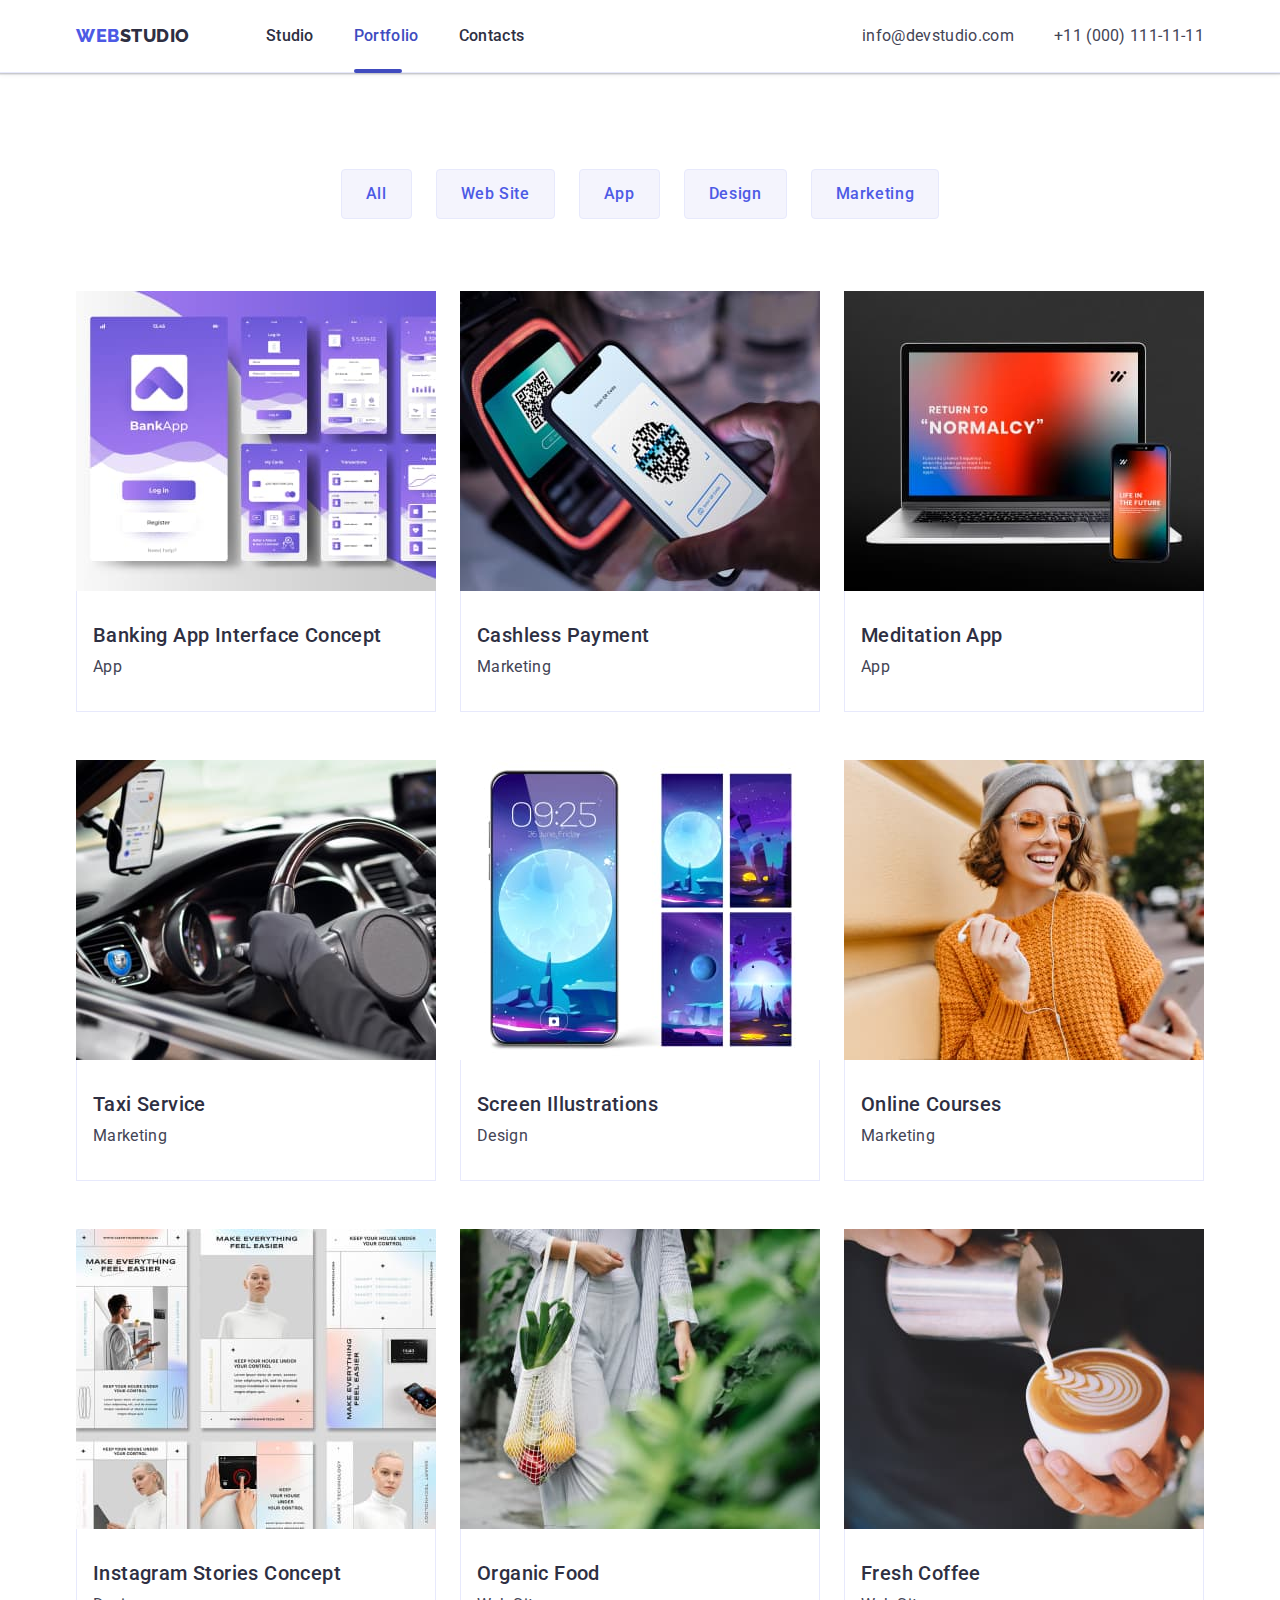
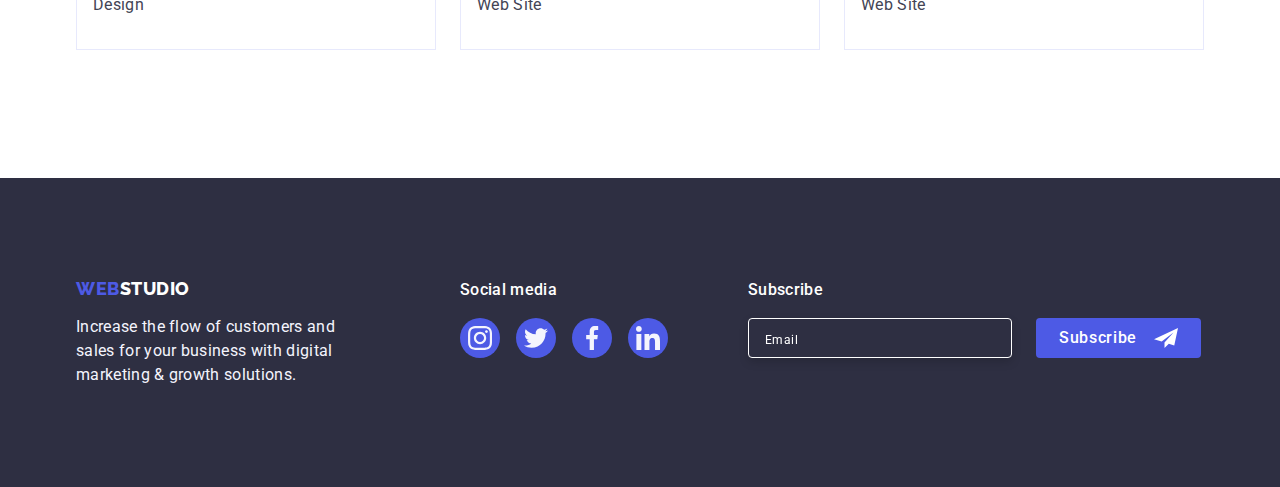
==== commit ef7a4ee3: "up" ====
--- a/portfolio.html
+++ b/portfolio.html
@@ -19,10 +19,10 @@
          <a class="link logo link-logo" href="./index.html">Web<span class="light-theme">Studio</span></a>   
          <ul class="list list-container">
          <li class="navi-list">
-         <a class="navi-list-item link active portfolio-underline" href="./index.html">Studio</a>
+         <a class="navi-list-item link " href="./index.html">Studio</a>
          </li>
          <li class="navi-list">
-         <a class="navi-list-item  link" href="./portfolio.html">Portfolio</a>
+         <a class="navi-list-item  link active portfolio-underline" href="./portfolio.html">Portfolio</a>
          </li>
          <li class="navi-list">
          <a class="navi-list-item link" href="">Contacts</a>
